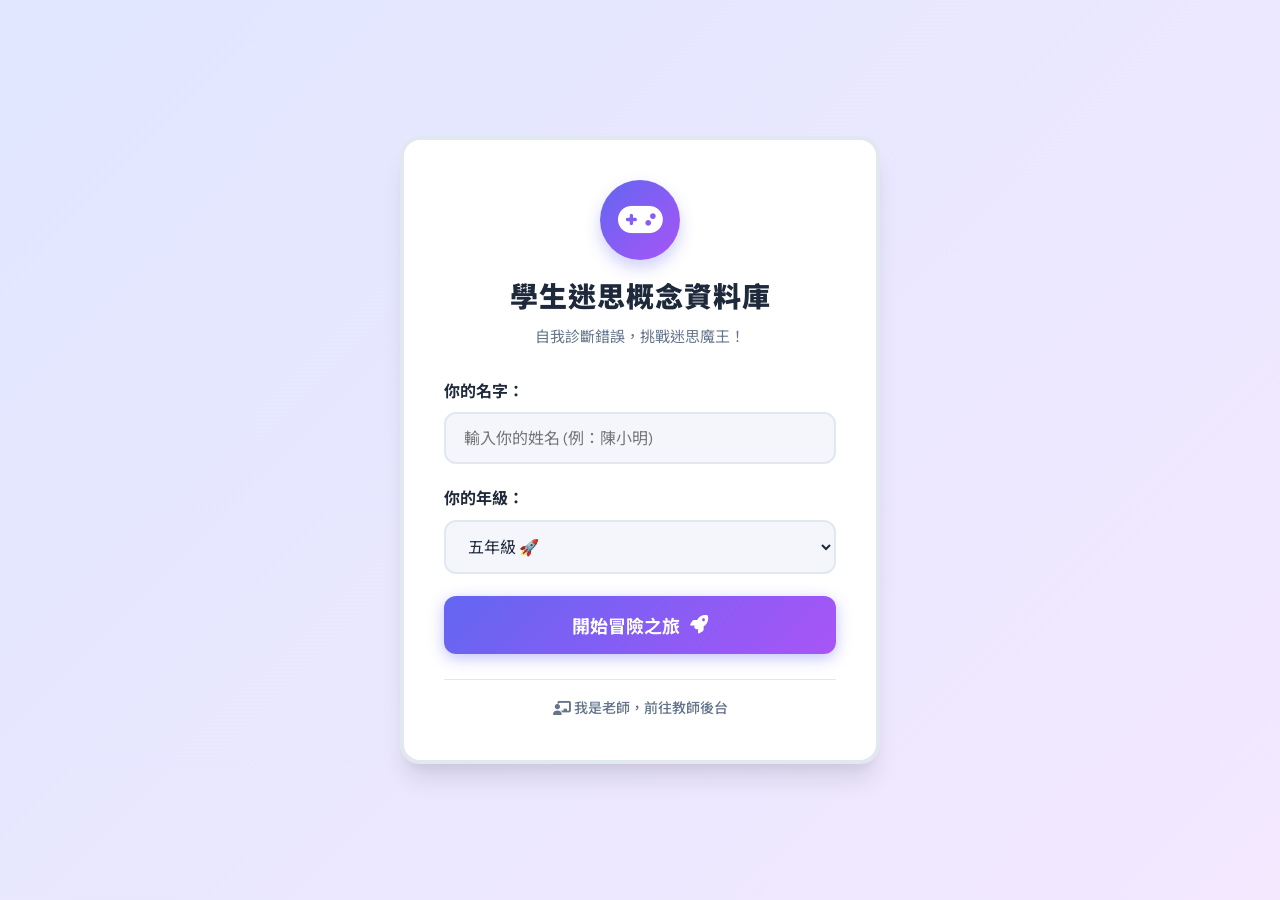
==== student.html @ 1e5485e3 "Initial commit of math misconception database" ====
<!DOCTYPE html>
<html lang="zh-Hant" data-theme="light">
<head>
    <meta charset="UTF-8">
    <meta name="viewport" content="width=device-width, initial-scale=1.0">
    <title>學生迷思概念資料庫 - 學生自主學習網頁</title>
    <!-- FontAwesome 圖標庫 -->
    <link rel="stylesheet" href="https://cdnjs.cloudflare.com/ajax/libs/font-awesome/6.4.0/css/all.min.css">
    <!-- Google Fonts Outfit & Noto Sans TC -->
    <link href="https://fonts.googleapis.com/css2?family=Outfit:wght@400;600;800&family=Noto+Sans+TC:wght@400;500;700;900&display=swap" rel="stylesheet">
    <!-- 學生網頁專屬樣式表 -->
    <link rel="stylesheet" href="student.css">
</head>
<body>

    <!-- 1. 學生登入面版 (Welcome Screen) -->
    <div id="login-screen" class="login-screen">
        <div class="login-card">
            <div class="login-brand">
                <div class="brand-icon">
                    <i class="fa-solid fa-gamepad"></i>
                </div>
                <h2>學生迷思概念資料庫</h2>
                <p>自我診斷錯誤，挑戰迷思魔王！</p>
            </div>
            
            <div class="form-group">
                <label for="student-name">你的名字：</label>
                <input type="text" id="student-name" class="form-control" placeholder="輸入你的姓名 (例：陳小明)" required>
            </div>
            
            <div class="form-group">
                <label for="student-grade">你的年級：</label>
                <select id="student-grade" class="form-control">
                    <option value="1">一年級 🍎</option>
                    <option value="2">二年級 🍌</option>
                    <option value="3">三年級 🍇</option>
                    <option value="4">四年級 🍉</option>
                    <option value="5" selected>五年級 🚀</option>
                    <option value="6">六年級 🌟</option>
                </select>
            </div>
            
            <button class="btn btn-login" onclick="loginStudent()">
                開始冒險之旅 <i class="fa-solid fa-rocket"></i>
            </button>
            
            <div class="login-footer">
                <a href="index.html" class="teacher-link"><i class="fa-solid fa-chalkboard-user"></i> 我是老師，前往教師後台</a>
            </div>
        </div>
    </div>

    <!-- 2. 學生主介面 (Student Portal App) -->
    <div id="app-container" class="app-container" style="display: none;">
        <!-- 頂部導覽列 -->
        <header class="app-header">
            <div class="header-left">
                <div class="app-logo">
                    <i class="fa-solid fa-graduation-cap"></i>
                    <span>學生迷思概念資料庫</span>
                </div>
            </div>
            <div class="header-right">
                <div class="user-badge">
                    <span class="user-avatar" id="user-avatar-char">明</span>
                    <span class="user-info" id="user-welcome-text">陳小明 (五年級)</span>
                </div>
                <button class="btn-logout" onclick="logoutStudent()" title="登出">
                    <i class="fa-solid fa-right-from-bracket"></i>
                </button>
            </div>
        </header>

        <div class="main-layout">
            <!-- 側邊選單 -->
            <aside class="sidebar">
                <nav class="nav-menu">
                    <div class="nav-item active" id="nav-diag" onclick="switchView('diag')">
                        <i class="fa-solid fa-magnifying-glass-chart"></i>
                        <span>🔬 智能自我診斷</span>
                    </div>
                    <div class="nav-item" id="nav-mistakes" onclick="switchView('mistakes')">
                        <i class="fa-solid fa-book-open"></i>
                        <span>📚 我的學習錯題本</span>
                        <span class="badge-count" id="mistake-count-badge">0</span>
                    </div>
                    <div class="nav-item" id="nav-challenge" onclick="switchView('challenge')">
                        <i class="fa-solid fa-trophy"></i>
                        <span>🎯 迷思挑戰擂台</span>
                    </div>
                </nav>
                
                <div class="sidebar-footer">
                    <div class="system-status-info">
                        <span class="status-dot" id="db-status-dot"></span>
                        <span id="db-status-text" class="status-text">連線載入中...</span>
                    </div>
                    <a href="index.html" class="back-to-teacher"><i class="fa-solid fa-arrow-left"></i> 回教師後台</a>
                </div>
            </aside>

            <!-- 主內容展示區 -->
            <main class="content-panel">

                <!-- 溫馨提示：未設定 API Key / 引擎選擇 -->
                <div id="api-warning-banner" class="api-warning-banner" style="display: none;">
                    <div class="warning-icon"><i class="fa-solid fa-triangle-exclamation"></i></div>
                    <div class="warning-text" style="flex-grow: 1;">
                        <strong>提醒：</strong> 本機尚未設定 Google Gemini API Key。您可以在此貼入金鑰，或切換至免金鑰的本地 AI 引擎：
                    </div>
                    <div class="quick-api-input" style="gap: 8px; flex-wrap: wrap;">
                        <input type="password" id="banner-api-key" placeholder="貼上 Gemini API Key" style="max-width: 180px;">
                        <button onclick="saveQuickApiKey()">儲存金鑰</button>
                        <button onclick="switchToLocalEngine('local-simulation')" style="background-color: var(--success); color: white;">使用本地模擬 AI (免金鑰)</button>
                        <button onclick="switchToLocalEngine('local-ollama')" style="background-color: var(--secondary); color: white;">使用本地 Ollama</button>
                    </div>
                </div>

                <!-- 視圖一：智能自我診斷 (Self-Diagnosis) -->
                <section id="view-diag" class="view-section active">
                    <div class="section-header">
                        <h2>🔬 智能自我診斷</h2>
                        <p>把你不確定的題目或算式寫在紙上並拍下來，讓 AI 老師幫你看看哪裡有小迷思吧！</p>
                    </div>

                    <div class="diag-grid">
                        <!-- 左側：輸入表單 -->
                        <div class="card card-form">
                            <h3 class="card-title"><i class="fa-solid fa-pen-to-square"></i> 填寫你的題目與算式</h3>
                            
                            <div class="form-group">
                                <label for="diag-question">數學題目：<span style="font-weight: normal; font-size: 13px; color: var(--text-muted);">（如果照片裡已經有題目，這裡可以不填喔！）</span></label>
                                <textarea id="diag-question" class="form-control" rows="2" placeholder="請輸入你正在寫的題目（若上傳的照片中已經同時包含題目與算式，此處可留空不填！）"></textarea>
                            </div>

                            <div class="form-group">
                                <label>計算過程照片上傳 (支援手寫算式)：</label>
                                <div class="upload-area" id="image-upload-zone" onclick="triggerFileInput()">
                                    <div class="upload-icon">
                                        <i class="fa-solid fa-cloud-arrow-up"></i>
                                    </div>
                                    <p class="upload-main-text">點擊這裡選擇照片，或直接拍照上傳</p>
                                    <p class="upload-sub-text">請拍得清晰一點喔，檔案小於 5MB</p>
                                    <input type="file" id="diag-image-file" style="display: none;" accept="image/*" onchange="handleFileSelect(event)">
                                </div>
                                <div class="preview-container" id="image-preview-container" style="display: none;">
                                    <img src="" id="image-preview" alt="上傳的圖片預覽">
                                    <button class="btn-remove-preview" onclick="removeImagePreview()"><i class="fa-solid fa-trash-can"></i> 刪除照片</button>
                                </div>
                            </div>

                            <div class="form-group">
                                <label for="diag-calculation-text">計算過程文字 (若沒照片可以寫在這裡)：</label>
                                <textarea id="diag-calculation-text" class="form-control" rows="2" placeholder="請輸入你解題時寫的算式 (例：1/2 + 1/3 = 2/5)"></textarea>
                            </div>

                            <button class="btn btn-action-large" onclick="runStudentDiagnosis()">
                                <i class="fa-solid fa-magic"></i> 送出診斷，呼叫 AI 老師
                            </button>
                        </div>

                        <!-- 右側：診斷結果 -->
                        <div class="card card-result" id="diag-result-card">
                            <!-- 空白狀態 -->
                            <div class="placeholder-state" id="diag-empty">
                                <i class="fa-regular fa-face-smile"></i>
                                <h3>準備好開始了嗎？</h3>
                                <p>在左邊填入資料並點擊「送出診斷」，AI 老師會在這裡為你解密你的算式喔！</p>
                            </div>

                            <!-- 載入中狀態 -->
                            <div class="placeholder-state" id="diag-loading" style="display: none;">
                                <div class="spinner"></div>
                                <h3 id="diag-loading-title">AI 老師正在讀取你的算式...</h3>
                                <p id="diag-loading-desc">正比對課綱中...</p>
                            </div>

                            <!-- 結果展示 -->
                            <div class="student-report" id="diag-result-content" style="display: none;">
                                <div class="report-header">
                                    <div id="result-status-badge">
                                        <span class="badge badge-error"><i class="fa-solid fa-face-frown"></i> 加油！發現小迷思</span>
                                    </div>
                                    <h3 id="result-title">陳小明 的數學診斷小卡</h3>
                                    <p id="result-date">日期：2026/06/13</p>
                                </div>

                                <div class="report-block info-block">
                                    <div class="block-title"><i class="fa-solid fa-compass"></i> 對應學習內容</div>
                                    <p id="result-curriculum-title" class="curriculum-code">N-5-4 異分母分數加減</p>
                                </div>

                                <div class="report-block mistake-block">
                                    <div class="block-title"><i class="fa-solid fa-skull-crossbones"></i> 你的小迷思樣態</div>
                                    <h4 id="result-error-name">分子分母直接相加</h4>
                                    <p id="result-error-desc">在進行分數加減時，直接將分子加分子、分母加分母，忘記了必須先通分才能相加。</p>
                                </div>

                                <div class="report-block steps-block">
                                    <div class="block-title"><i class="fa-solid fa-list-check"></i> 算式步驟診斷歷程</div>
                                    <div class="steps-timeline" id="result-steps-timeline">
                                        <!-- JS 動態插入 -->
                                    </div>
                                </div>

                                <div class="report-block teacher-block">
                                    <div class="block-title"><i class="fa-solid fa-face-laugh-beam"></i> AI 老師的解題提示</div>
                                    <div class="teacher-feedback-box" id="result-remediation">
                                        親愛的同學，當分母不同的時候代表把東西分的大小是不一樣的喔！所以不能直接相加。請記得先找出兩個分母的最小公倍數（通分），將他們化成一樣大的切片，才能把分子加起來喔！再試一次，你一定可以的！
                                    </div>
                                </div>
                            </div>
                        </div>
                    </div>
                </section>

                <!-- 視圖二：我的學習錯題本 (Mistake Book) -->
                <section id="view-mistakes" class="view-section">
                    <div class="section-header">
                        <h2>📚 我的學習錯題本</h2>
                        <p>這裏記錄了你以前寫錯過的題目。隨時點開查看當時的錯誤原因，並嘗試重新挑戰它們，把迷思都終結掉吧！</p>
                    </div>

                    <div class="mistake-list-container">
                        <div class="card">
                            <div class="filter-row">
                                <span class="filter-label"><i class="fa-solid fa-filter"></i> 篩選科目：</span>
                                <div class="filter-badges">
                                    <button class="filter-badge active" data-domain="" onclick="filterMistakesByDomain('')">全部範疇</button>
                                    <button class="filter-badge" data-domain="N" onclick="filterMistakesByDomain('N')">數與量</button>
                                    <button class="filter-badge" data-domain="S" onclick="filterMistakesByDomain('S')">空間與形狀</button>
                                    <button class="filter-badge" data-domain="R" onclick="filterMistakesByDomain('R')">關係</button>
                                    <button class="filter-badge" data-domain="D" onclick="filterMistakesByDomain('D')">資料與不確定性</button>
                                </div>
                            </div>

                            <div class="mistakes-grid" id="mistakes-grid-container">
                                <!-- 動態載入錯題卡片 -->
                            </div>
                        </div>
                    </div>
                </section>

                <!-- 視圖三：迷思挑戰擂台 (AI Practice Arena) -->
                <section id="view-challenge" class="view-section">
                    <div class="section-header">
                        <h2>🎯 迷思挑戰擂台</h2>
                        <p>針對你曾犯錯的數學迷思，讓 AI 老師幫你量身打造練習題。通過挑戰即可終結此迷思！</p>
                    </div>

                    <div class="challenge-container">
                        <!-- 擂台主畫面 (選擇挑戰項目) -->
                        <div id="challenge-select-mode" class="challenge-select-mode">
                            <div class="card">
                                <h3 class="arena-title"><i class="fa-solid fa-gamepad"></i> 選擇你要終結的迷思怪物</h3>
                                <p class="arena-desc">以下是根據你的學習歷程整理的待克服迷思：</p>
                                
                                <div class="challenge-list" id="personal-challenge-list">
                                    <!-- 動態加載錯題迷思 -->
                                </div>

                                <div class="curriculum-challenge-section">
                                    <h4>🌱 自主技能演練 (依課綱自主挑戰)</h4>
                                    <p class="arena-desc" style="margin-bottom: 15px;">如果你沒有歷史錯題，或想練習其他單元，可以從下方選擇課綱指標來讓 AI 出題：</p>
                                    <div class="curriculum-select-row">
                                        <select id="challenge-node-select" class="form-control" style="max-width: 400px;">
                                            <!-- 動態填入該年級的指標 -->
                                        </select>
                                        <button class="btn btn-action" onclick="startCurriculumChallenge()">
                                            開始自主挑戰
                                        </button>
                                    </div>
                                </div>
                            </div>
                        </div>

                        <!-- 進行挑戰畫面 -->
                        <div id="challenge-play-mode" class="challenge-play-mode" style="display: none;">
                            <div class="challenge-grid">
                                <!-- 左側：題目與答題區 -->
                                <div class="card">
                                    <div class="challenge-header">
                                        <button class="btn-back" onclick="exitChallenge()"><i class="fa-solid fa-arrow-left"></i> 放棄挑戰</button>
                                        <span class="badge badge-warning" id="challenge-node-badge">指標：N-5-4</span>
                                    </div>

                                    <div class="challenge-box">
                                        <div class="monster-illustration">
                                            <i class="fa-solid fa-ghost fa-bounce"></i>
                                            <span class="monster-name" id="challenge-error-title">迷思怪：分母相加</span>
                                        </div>
                                        <div class="question-text-bubble">
                                            <div style="font-weight: bold; font-size: 13px; color: var(--text-muted); margin-bottom: 4px;">挑戰題目：</div>
                                            <p id="challenge-question-text" class="question-text">載入題目中...</p>
                                        </div>
                                    </div>

                                    <!-- 提示按鈕 -->
                                    <div class="hint-accordion">
                                        <button class="hint-trigger" onclick="toggleHint()"><i class="fa-solid fa-circle-info"></i> 點我獲取解題提示 (Hint)</button>
                                        <div class="hint-content" id="challenge-hint-text" style="display: none;">
                                            這是一條提示...
                                        </div>
                                    </div>

                                    <div class="form-group" style="margin-top: 25px;">
                                        <label for="challenge-answer-input">你的最後答案與計算步驟：</label>
                                        <textarea id="challenge-answer-input" class="form-control" rows="4" placeholder="請在此輸入你的最終答案以及解題想法或計算步驟 (例：我把分母通分成 6，1/2 = 3/6，1/3 = 2/6，3/6 + 2/6 = 5/6)"></textarea>
                                    </div>

                                    <button class="btn btn-action-large" onclick="submitChallengeAnswer()">
                                        <i class="fa-solid fa-paper-plane"></i> 提交答案，接受批改！
                                    </button>
                                </div>

                                <!-- 右側：批改結果 -->
                                <div class="card" id="challenge-grading-card">
                                    <div class="placeholder-state" id="grading-empty">
                                        <i class="fa-solid fa-graduation-cap"></i>
                                        <h3>等待提交作答</h3>
                                        <p>請在左側認真思考並填寫你的答案，提交後 AI 老師會在這裡給予你星星評級喔！</p>
                                    </div>

                                    <!-- 批改載入中 -->
                                    <div class="placeholder-state" id="grading-loading" style="display: none;">
                                        <div class="spinner"></div>
                                        <h3>AI 老師正在仔細查閱你的算式...</h3>
                                        <p>正在檢查你是否已完全克服原本的迷思概念...</p>
                                    </div>

                                    <!-- 批改結果 -->
                                    <div class="grading-result" id="grading-result-content" style="display: none;">
                                        <div class="grading-status-header">
                                            <div class="star-rating" id="grading-stars">
                                                <!-- 星星圖標 -->
                                            </div>
                                            <h3 id="grading-verdict">挑戰成功！恭喜你</h3>
                                            <div class="grading-score-badge" id="grading-score">90分</div>
                                        </div>

                                        <div class="report-block feedback-block">
                                            <div class="block-title"><i class="fa-solid fa-comment-dots"></i> AI 老師的批改與回饋</div>
                                            <div class="teacher-feedback-box" id="grading-feedback">
                                                回饋文字...
                                            </div>
                                        </div>

                                        <div style="display: flex; gap: 12px; margin-top: 30px;">
                                            <button class="btn btn-primary" style="flex-grow: 1;" onclick="exitChallenge()">
                                                <i class="fa-solid fa-rotate-left"></i> 回挑戰列表，挑戰下一關
                                            </button>
                                        </div>
                                    </div>
                                </div>
                            </div>
                        </div>
                    </div>
                </section>

            </main>
        </div>
    </div>

    <!-- 彈出式錯題卡詳情抽屜面板 (Drawer) -->
    <div class="drawer-overlay" id="drawer-overlay" onclick="closeDrawer(event)">
        <div class="drawer-content" onclick="event.stopPropagation()">
            <div class="drawer-header">
                <h3 id="drawer-title">錯題詳細報告</h3>
                <button class="close-drawer-btn" onclick="toggleDrawer(false)">
                    <i class="fa-solid fa-xmark"></i>
                </button>
            </div>
            <div class="drawer-body" id="drawer-body-content">
                <!-- 由 JS 動態渲染內容 -->
            </div>
            <div class="drawer-footer">
                <button class="btn btn-secondary" onclick="toggleDrawer(false)">
                    關閉視窗
                </button>
                <button class="btn btn-action" id="drawer-btn-challenge" onclick="startChallengeFromDrawer()">
                    <i class="fa-solid fa-rocket"></i> 馬上發起挑戰
                </button>
            </div>
        </div>
    </div>

    <!-- 吐司通知容器 -->
    <div class="toast-container" id="toast-container"></div>

    <!-- 載入 Supabase JS SDK -->
    <script src="https://cdn.jsdelivr.net/npm/@supabase/supabase-js@2"></script>
    
    <!-- 學生網頁邏輯 -->
    <script src="data.js"></script>
    <script src="db.js"></script>
    <script src="student.js"></script>
</body>
</html>
---- student.css ----
:root {
    --primary: #6366f1;
    --primary-light: #818cf8;
    --primary-dark: #4f46e5;
    --primary-bg: rgba(99, 102, 241, 0.06);
    
    --secondary: #a855f7;
    --secondary-light: #c084fc;
    --secondary-dark: #9333ea;
    --secondary-bg: rgba(168, 85, 247, 0.06);
    
    --warning: #f59e0b;
    --warning-light: #fbbf24;
    --warning-bg: rgba(245, 158, 11, 0.08);
    
    --danger: #ef4444;
    --danger-light: #f87171;
    --danger-bg: rgba(239, 68, 68, 0.06);
    
    --success: #10b981;
    --success-light: #34d399;
    --success-bg: rgba(16, 185, 129, 0.08);
    
    --bg-app: #f4f6fc;
    --bg-card: #ffffff;
    --text-main: #1e293b;
    --text-muted: #64748b;
    --border-color: #e2e8f0;
    
    --shadow-sm: 0 4px 6px -1px rgba(0, 0, 0, 0.05), 0 2px 4px -1px rgba(0, 0, 0, 0.03);
    --shadow-md: 0 10px 15px -3px rgba(99, 102, 241, 0.08), 0 4px 6px -2px rgba(99, 102, 241, 0.03);
    --shadow-3d: 0 8px 0px 0px #cbd5e1, 0 15px 20px -5px rgba(0,0,0,0.1);
    --shadow-3d-active: 0 2px 0px 0px #cbd5e1, 0 5px 10px -2px rgba(0,0,0,0.1);
    
    --radius-sm: 12px;
    --radius-md: 20px;
    --radius-lg: 30px;
    
    --font-family: 'Outfit', 'Noto Sans TC', sans-serif;
}

[data-theme="dark"] {
    --bg-app: #0f172a;
    --bg-card: #1e293b;
    --text-main: #f1f5f9;
    --text-muted: #94a3b8;
    --border-color: #334155;
    
    --shadow-sm: 0 4px 6px -1px rgba(0, 0, 0, 0.2);
    --shadow-md: 0 10px 15px -3px rgba(0, 0, 0, 0.3);
    --shadow-3d: 0 8px 0px 0px #1e293b, 0 15px 20px -5px rgba(0,0,0,0.4);
    --shadow-3d-active: 0 2px 0px 0px #1e293b, 0 5px 10px -2px rgba(0,0,0,0.4);
}

* {
    margin: 0;
    padding: 0;
    box-sizing: border-box;
}

body {
    font-family: var(--font-family);
    background-color: var(--bg-app);
    color: var(--text-main);
    line-height: 1.6;
    overflow-x: hidden;
    transition: background-color 0.3s, color 0.3s;
}

/* ==========================================
   1. 歡迎與登入畫面 (Welcome Screen)
   ========================================== */
.login-screen {
    position: fixed;
    top: 0;
    left: 0;
    width: 100vw;
    height: 100vh;
    background: linear-gradient(135deg, #e0e7ff 0%, #f3e8ff 100%);
    display: flex;
    justify-content: center;
    align-items: center;
    z-index: 1000;
    padding: 20px;
    transition: opacity 0.5s ease;
}

[data-theme="dark"] .login-screen {
    background: linear-gradient(135deg, #0f172a 0%, #1e1b4b 100%);
}

.login-card {
    background-color: var(--bg-card);
    border-radius: var(--radius-md);
    width: 100%;
    max-width: 480px;
    padding: 40px;
    box-shadow: 0 20px 25px -5px rgba(0, 0, 0, 0.1), 0 10px 10px -5px rgba(0, 0, 0, 0.04);
    border: 4px solid var(--border-color);
    text-align: center;
    animation: bounceIn 0.8s cubic-bezier(0.175, 0.885, 0.32, 1.275);
}

.login-brand {
    margin-bottom: 30px;
}

.brand-icon {
    width: 80px;
    height: 80px;
    background: linear-gradient(135deg, var(--primary) 0%, var(--secondary) 100%);
    color: white;
    border-radius: 50%;
    display: flex;
    justify-content: center;
    align-items: center;
    font-size: 36px;
    margin: 0 auto 15px;
    box-shadow: 0 8px 16px rgba(99, 102, 241, 0.3);
}

.login-brand h2 {
    font-size: 28px;
    font-weight: 900;
    color: var(--text-main);
    letter-spacing: 1px;
}

.login-brand p {
    color: var(--text-muted);
    font-size: 15px;
    margin-top: 5px;
}

.form-group {
    margin-bottom: 22px;
    text-align: left;
}

.form-group label {
    display: block;
    font-size: 16px;
    font-weight: 700;
    margin-bottom: 8px;
    color: var(--text-main);
}

.form-control {
    width: 100%;
    padding: 14px 18px;
    font-size: 16px;
    font-family: var(--font-family);
    color: var(--text-main);
    background-color: var(--bg-app);
    border: 2px solid var(--border-color);
    border-radius: var(--radius-sm);
    outline: none;
    transition: all 0.25s;
}

.form-control:focus {
    border-color: var(--primary);
    background-color: var(--bg-card);
    box-shadow: 0 0 0 4px rgba(99, 102, 241, 0.1);
}

.btn {
    display: inline-flex;
    align-items: center;
    justify-content: center;
    gap: 10px;
    font-family: var(--font-family);
    font-weight: 700;
    font-size: 16px;
    padding: 12px 24px;
    border: none;
    border-radius: var(--radius-sm);
    cursor: pointer;
    transition: all 0.2s cubic-bezier(0.25, 0.8, 0.25, 1);
    outline: none;
    text-decoration: none;
}

.btn-login {
    width: 100%;
    background: linear-gradient(135deg, var(--primary) 0%, var(--secondary) 100%);
    color: white;
    padding: 16px;
    font-size: 18px;
    border-radius: var(--radius-sm);
    box-shadow: 0 4px 15px rgba(99, 102, 241, 0.4);
}

.btn-login:hover {
    transform: translateY(-2px);
    box-shadow: 0 6px 20px rgba(99, 102, 241, 0.5);
}

.btn-login:active {
    transform: translateY(1px);
}

.login-footer {
    margin-top: 25px;
    padding-top: 15px;
    border-top: 1px solid var(--border-color);
}

.teacher-link {
    color: var(--text-muted);
    font-size: 14px;
    text-decoration: none;
    font-weight: 500;
    transition: color 0.2s;
}

.teacher-link:hover {
    color: var(--primary);
}

/* ==========================================
   2. 主應用程式版面 (App Container Layout)
   ========================================== */
.app-container {
    display: flex;
    flex-direction: column;
    min-height: 100vh;
}

/* 頂部導覽列 */
.app-header {
    background-color: var(--bg-card);
    padding: 15px 30px;
    border-bottom: 2px solid var(--border-color);
    display: flex;
    justify-content: space-between;
    align-items: center;
    position: sticky;
    top: 0;
    z-index: 90;
    box-shadow: var(--shadow-sm);
}

.app-logo {
    display: flex;
    align-items: center;
    gap: 12px;
}

.app-logo i {
    font-size: 28px;
    color: var(--primary);
    background-color: var(--primary-bg);
    padding: 8px;
    border-radius: 50%;
}

.app-logo span {
    font-size: 20px;
    font-weight: 900;
    letter-spacing: 0.5px;
    background: linear-gradient(135deg, var(--primary) 0%, var(--secondary) 100%);
    -webkit-background-clip: text;
    -webkit-text-fill-color: transparent;
}

.header-right {
    display: flex;
    align-items: center;
    gap: 15px;
}

.user-badge {
    background-color: var(--bg-app);
    padding: 6px 14px 6px 6px;
    border-radius: 100px;
    display: flex;
    align-items: center;
    gap: 10px;
    border: 1px solid var(--border-color);
}

.user-avatar {
    width: 32px;
    height: 32px;
    border-radius: 50%;
    background-color: var(--primary);
    color: white;
    display: flex;
    justify-content: center;
    align-items: center;
    font-weight: bold;
    font-size: 14px;
}

.user-info {
    font-weight: 700;
    font-size: 14px;
    color: var(--text-main);
}

.btn-logout {
    background: none;
    border: none;
    font-size: 18px;
    color: var(--text-muted);
    cursor: pointer;
    padding: 8px;
    border-radius: 50%;
    transition: background-color 0.2s, color 0.2s;
}

.btn-logout:hover {
    background-color: var(--danger-bg);
    color: var(--danger);
}

/* 主版面架構 */
.main-layout {
    display: flex;
    flex: 1;
}

.sidebar {
    width: 280px;
    background-color: var(--bg-card);
    border-right: 2px solid var(--border-color);
    padding: 30px 20px;
    display: flex;
    flex-direction: column;
    justify-content: space-between;
}

.nav-menu {
    display: flex;
    flex-direction: column;
    gap: 12px;
}

.nav-item {
    padding: 16px 20px;
    border-radius: var(--radius-sm);
    color: var(--text-muted);
    font-weight: 700;
    font-size: 16px;
    cursor: pointer;
    display: flex;
    align-items: center;
    gap: 12px;
    position: relative;
    transition: all 0.2s;
}

.nav-item i {
    font-size: 18px;
}

.nav-item:hover {
    color: var(--primary);
    background-color: var(--primary-bg);
}

.nav-item.active {
    color: white;
    background: linear-gradient(135deg, var(--primary) 0%, var(--secondary) 100%);
    box-shadow: 0 4px 12px rgba(99, 102, 241, 0.2);
}

.badge-count {
    position: absolute;
    right: 15px;
    top: 50%;
    transform: translateY(-50%);
    background-color: var(--danger);
    color: white;
    font-size: 11px;
    font-weight: bold;
    padding: 2px 8px;
    border-radius: 50px;
}

.nav-item.active .badge-count {
    background-color: white;
    color: var(--danger);
}

.sidebar-footer {
    display: flex;
    flex-direction: column;
    gap: 15px;
    padding-top: 20px;
    border-top: 1px solid var(--border-color);
}

.system-status-info {
    display: flex;
    align-items: center;
    gap: 8px;
}

.status-dot {
    width: 10px;
    height: 10px;
    border-radius: 50%;
    background-color: var(--text-muted);
}

.status-dot.online {
    background-color: var(--success);
    box-shadow: 0 0 8px var(--success);
}

.status-text {
    font-size: 12px;
    font-weight: 500;
    color: var(--text-muted);
}

.back-to-teacher {
    font-size: 13px;
    font-weight: 700;
    color: var(--primary);
    text-decoration: none;
    transition: opacity 0.2s;
}

.back-to-teacher:hover {
    opacity: 0.8;
}

/* 主要內容區 */
.content-panel {
    flex: 1;
    padding: 30px;
    overflow-y: auto;
    max-height: calc(100vh - 70px);
}

.view-section {
    display: none;
}

.view-section.active {
    display: block;
    animation: fadeIn 0.4s ease-out;
}

.section-header {
    margin-bottom: 25px;
}

.section-header h2 {
    font-size: 26px;
    font-weight: 900;
    color: var(--text-main);
}

.section-header p {
    color: var(--text-muted);
    font-size: 15px;
    margin-top: 4px;
}

/* ==========================================
   3. 通用元件與卡片設計
   ========================================== */
.card {
    background-color: var(--bg-card);
    border-radius: var(--radius-md);
    border: 2px solid var(--border-color);
    box-shadow: var(--shadow-sm);
    padding: 30px;
    margin-bottom: 25px;
}

.card-title {
    font-size: 20px;
    font-weight: 800;
    margin-bottom: 20px;
    color: var(--text-main);
    display: flex;
    align-items: center;
    gap: 8px;
}

/* 自適應網格 */
.diag-grid {
    display: grid;
    grid-template-columns: 1.1fr 0.9fr;
    gap: 25px;
    align-items: start;
}

/* 3D 特效與操作按鈕 */
.btn-action-large {
    background: linear-gradient(135deg, var(--primary) 0%, var(--secondary) 100%);
    color: white;
    width: 100%;
    padding: 16px;
    font-size: 18px;
    border-radius: var(--radius-sm);
    box-shadow: var(--shadow-3d);
    transform: translateY(-2px);
}

.btn-action-large:hover {
    transform: translateY(-4px);
    box-shadow: 0 10px 0px 0px #cbd5e1, 0 15px 25px -5px rgba(0,0,0,0.15);
}

.btn-action-large:active {
    transform: translateY(4px);
    box-shadow: var(--shadow-3d-active);
}

.btn-action {
    background-color: var(--primary);
    color: white;
    padding: 10px 20px;
    border-radius: var(--radius-sm);
    box-shadow: 0 4px 6px rgba(99, 102, 241, 0.2);
}

.btn-action:hover {
    background-color: var(--primary-dark);
}

/* 上傳區 */
.upload-area {
    border: 3px dashed var(--border-color);
    border-radius: var(--radius-sm);
    padding: 40px 20px;
    text-align: center;
    cursor: pointer;
    background-color: var(--bg-app);
    transition: all 0.25s;
}

.upload-area:hover {
    border-color: var(--primary);
    background-color: var(--primary-bg);
}

.upload-icon {
    font-size: 44px;
    color: var(--primary);
    margin-bottom: 12px;
}

.upload-main-text {
    font-size: 16px;
    font-weight: 700;
    color: var(--text-main);
}

.upload-sub-text {
    font-size: 12px;
    color: var(--text-muted);
    margin-top: 5px;
}

.preview-container {
    position: relative;
    border: 2px solid var(--border-color);
    border-radius: var(--radius-sm);
    padding: 10px;
    text-align: center;
    margin-top: 15px;
}

.preview-container img {
    max-height: 250px;
    max-width: 100%;
    border-radius: 8px;
}

.btn-remove-preview {
    background-color: var(--danger);
    color: white;
    border: none;
    border-radius: var(--radius-sm);
    padding: 6px 12px;
    font-size: 13px;
    font-weight: bold;
    cursor: pointer;
    margin-top: 10px;
    transition: background-color 0.2s;
}

.btn-remove-preview:hover {
    background-color: var(--danger-light);
}

/* ==========================================
   4. AI 診斷結果小卡
   ========================================== */
.card-result {
    min-height: 500px;
    position: relative;
}

.placeholder-state {
    display: flex;
    flex-direction: column;
    align-items: center;
    justify-content: center;
    text-align: center;
    height: 100%;
    min-height: 400px;
    color: var(--text-muted);
}

.placeholder-state i {
    font-size: 64px;
    color: var(--primary-light);
    margin-bottom: 20px;
}

.placeholder-state h3 {
    font-size: 20px;
    font-weight: 800;
    color: var(--text-main);
    margin-bottom: 8px;
}

.placeholder-state p {
    font-size: 14px;
    max-width: 300px;
}

/* 載入中 Spinner */
.spinner {
    width: 60px;
    height: 60px;
    border: 6px solid var(--border-color);
    border-top: 6px solid var(--primary);
    border-radius: 50%;
    animation: spin 1s linear infinite;
    margin-bottom: 25px;
}

@keyframes spin {
    0% { transform: rotate(0deg); }
    100% { transform: rotate(360deg); }
}

/* 診斷小卡內容 */
.student-report {
    animation: slideInUp 0.4s cubic-bezier(0.165, 0.84, 0.44, 1);
}

.report-header {
    border-bottom: 2px solid var(--border-color);
    padding-bottom: 20px;
    margin-bottom: 20px;
}

.report-header h3 {
    font-size: 22px;
    font-weight: 900;
    color: var(--text-main);
    margin-top: 8px;
}

.report-header p {
    font-size: 13px;
    color: var(--text-muted);
}

.badge {
    display: inline-flex;
    align-items: center;
    gap: 6px;
    padding: 6px 12px;
    border-radius: 50px;
    font-size: 13px;
    font-weight: 700;
}

.badge-error {
    background-color: var(--danger-bg);
    color: var(--danger);
    border: 1px solid rgba(239, 68, 68, 0.2);
}

.badge-success {
    background-color: var(--success-bg);
    color: var(--success);
    border: 1px solid rgba(16, 185, 129, 0.2);
}

.badge-warning {
    background-color: var(--warning-bg);
    color: var(--warning);
    border: 1px solid rgba(245, 158, 11, 0.2);
}

.report-block {
    margin-bottom: 22px;
}

.block-title {
    font-size: 14px;
    font-weight: 800;
    color: var(--primary);
    text-transform: uppercase;
    margin-bottom: 8px;
    letter-spacing: 0.5px;
    display: flex;
    align-items: center;
    gap: 6px;
}

.curriculum-code {
    font-size: 16px;
    font-weight: 700;
    color: var(--text-main);
}

.mistake-block h4 {
    font-size: 18px;
    font-weight: 800;
    color: var(--danger);
}

.mistake-block p {
    font-size: 14px;
    color: var(--text-muted);
    margin-top: 4px;
}

/* 計算過程時間軸 */
.steps-timeline {
    position: relative;
    padding-left: 20px;
    margin-top: 10px;
}

.steps-timeline::before {
    content: '';
    position: absolute;
    left: 4px;
    top: 5px;
    bottom: 5px;
    width: 2px;
    background-color: var(--border-color);
}

.timeline-item {
    position: relative;
    margin-bottom: 16px;
    padding-left: 10px;
}

.timeline-item::before {
    content: '';
    position: absolute;
    left: -20px;
    top: 8px;
    width: 10px;
    height: 10px;
    border-radius: 50%;
    background-color: var(--border-color);
}

.timeline-item.correct::before {
    background-color: var(--success);
    box-shadow: 0 0 6px var(--success);
}

.timeline-item.incorrect::before {
    background-color: var(--danger);
    box-shadow: 0 0 6px var(--danger);
}

.step-num {
    font-size: 11px;
    font-weight: bold;
    color: var(--text-muted);
}

.step-content {
    font-size: 14px;
    font-weight: 700;
}

.step-error {
    font-size: 12px;
    color: var(--danger);
    background-color: var(--danger-bg);
    padding: 6px 12px;
    border-radius: 6px;
    margin-top: 4px;
}

/* 提示回饋框 */
.teacher-feedback-box {
    background: linear-gradient(to right, var(--warning-bg), rgba(245,158,11,0.02));
    border-left: 4px solid var(--warning);
    padding: 16px;
    border-radius: 0 var(--radius-sm) var(--radius-sm) 0;
    font-size: 14px;
    line-height: 1.6;
    color: var(--text-main);
}

/* ==========================================
   5. 錯題本與過濾機制
   ========================================== */
.filter-row {
    display: flex;
    align-items: center;
    gap: 15px;
    border-bottom: 2px solid var(--border-color);
    padding-bottom: 20px;
    margin-bottom: 25px;
    flex-wrap: wrap;
}

.filter-label {
    font-weight: 800;
    font-size: 15px;
}

.filter-badges {
    display: flex;
    gap: 10px;
    flex-wrap: wrap;
}

.filter-badge {
    border: 2px solid var(--border-color);
    background: none;
    color: var(--text-muted);
    font-weight: bold;
    padding: 8px 16px;
    border-radius: 100px;
    cursor: pointer;
    transition: all 0.2s;
    font-size: 14px;
}

.filter-badge:hover {
    border-color: var(--primary-light);
    color: var(--primary);
}

.filter-badge.active {
    background-color: var(--primary);
    border-color: var(--primary);
    color: white;
}

/* 錯題本卡片網格 */
.mistakes-grid {
    display: grid;
    grid-template-columns: repeat(auto-fill, minmax(320px, 1fr));
    gap: 25px;
}

.mistake-card {
    border: 2px solid var(--border-color);
    border-radius: var(--radius-sm);
    padding: 20px;
    background-color: var(--bg-card);
    transition: all 0.25s cubic-bezier(0.165, 0.84, 0.44, 1);
    cursor: pointer;
    display: flex;
    flex-direction: column;
    justify-content: space-between;
    min-height: 220px;
}

.mistake-card:hover {
    transform: translateY(-5px);
    box-shadow: var(--shadow-md);
    border-color: var(--primary-light);
}

.mistake-card-header {
    display: flex;
    justify-content: space-between;
    align-items: flex-start;
    margin-bottom: 12px;
}

.mistake-date {
    font-size: 12px;
    color: var(--text-muted);
}

.mistake-question-summary {
    font-size: 15px;
    font-weight: bold;
    color: var(--text-main);
    display: -webkit-box;
    -webkit-line-clamp: 2;
    -webkit-box-orient: vertical;
    overflow: hidden;
    margin-bottom: 12px;
}

.mistake-tag {
    align-self: flex-start;
    font-size: 12px;
    font-weight: bold;
    color: var(--danger);
    background-color: var(--danger-bg);
    padding: 4px 10px;
    border-radius: 50px;
    margin-bottom: 15px;
}

.mistake-card-footer {
    display: flex;
    justify-content: space-between;
    align-items: center;
    border-top: 1px solid var(--border-color);
    padding-top: 12px;
    margin-top: auto;
}

.btn-card-action {
    font-size: 13px;
    font-weight: bold;
    color: var(--primary);
    background: none;
    border: none;
    cursor: pointer;
    display: inline-flex;
    align-items: center;
    gap: 4px;
}

.btn-card-action:hover {
    text-decoration: underline;
}

/* ==========================================
   6. 迷思挑戰擂台 (AI Challenge Arena)
   ========================================== */
.challenge-list {
    display: grid;
    grid-template-columns: repeat(auto-fill, minmax(280px, 1fr));
    gap: 20px;
    margin-bottom: 35px;
}

.challenge-item-card {
    border: 2px solid var(--border-color);
    border-radius: var(--radius-sm);
    padding: 22px;
    background-color: var(--bg-card);
    transition: all 0.2s;
    display: flex;
    flex-direction: column;
    justify-content: space-between;
    min-height: 180px;
}

.challenge-item-card:hover {
    border-color: var(--warning);
    background-color: var(--warning-bg);
}

.challenge-item-title {
    font-size: 16px;
    font-weight: 800;
    color: var(--text-main);
}

.challenge-item-desc {
    font-size: 12px;
    color: var(--text-muted);
    margin-top: 6px;
    display: -webkit-box;
    -webkit-line-clamp: 2;
    -webkit-box-orient: vertical;
    overflow: hidden;
}

.btn-start-challenge {
    background-color: var(--warning);
    color: white;
    width: 100%;
    margin-top: 15px;
    font-weight: bold;
    border-radius: var(--radius-sm);
    padding: 10px 0;
    box-shadow: 0 4px 6px rgba(245, 158, 11, 0.2);
}

.btn-start-challenge:hover {
    background-color: #d97706;
}

.curriculum-challenge-section {
    border-top: 2px dashed var(--border-color);
    padding-top: 25px;
    margin-top: 25px;
}

.curriculum-select-row {
    display: flex;
    gap: 15px;
    align-items: center;
    margin-top: 10px;
    flex-wrap: wrap;
}

/* 遊戲答題界面 */
.challenge-grid {
    display: grid;
    grid-template-columns: 1.1fr 0.9fr;
    gap: 25px;
    align-items: start;
}

.challenge-header {
    display: flex;
    justify-content: space-between;
    align-items: center;
    border-bottom: 2px solid var(--border-color);
    padding-bottom: 15px;
    margin-bottom: 20px;
}

.btn-back {
    background: none;
    border: none;
    font-weight: bold;
    color: var(--text-muted);
    cursor: pointer;
    font-size: 14px;
}

.btn-back:hover {
    color: var(--text-main);
}

.challenge-box {
    display: flex;
    flex-direction: column;
    gap: 15px;
    margin-bottom: 20px;
}

.monster-illustration {
    display: flex;
    align-items: center;
    gap: 15px;
    background-color: var(--danger-bg);
    border: 1px solid rgba(239, 68, 68, 0.1);
    padding: 15px;
    border-radius: var(--radius-sm);
}

.monster-illustration i {
    font-size: 32px;
    color: var(--danger);
}

.monster-name {
    font-weight: 800;
    font-size: 16px;
    color: var(--danger);
}

.question-text-bubble {
    background-color: var(--primary-bg);
    border: 2px solid var(--primary-light);
    border-radius: var(--radius-sm);
    padding: 20px;
    position: relative;
}

.question-text {
    font-size: 18px;
    font-weight: 800;
    line-height: 1.6;
    color: var(--text-main);
}

/* 提示折疊 */
.hint-accordion {
    border: 1px solid var(--border-color);
    border-radius: var(--radius-sm);
    overflow: hidden;
    margin-bottom: 20px;
}

.hint-trigger {
    background-color: var(--bg-app);
    border: none;
    width: 100%;
    padding: 12px 18px;
    text-align: left;
    font-weight: bold;
    cursor: pointer;
    font-size: 14px;
    color: var(--text-muted);
    display: flex;
    align-items: center;
    gap: 8px;
    transition: background-color 0.2s;
}

.hint-trigger:hover {
    background-color: var(--border-color);
}

.hint-content {
    padding: 15px 18px;
    font-size: 14px;
    line-height: 1.5;
    background-color: var(--bg-card);
    border-top: 1px solid var(--border-color);
    color: var(--text-muted);
}

/* 挑戰批改結果 */
.grading-result {
    text-align: center;
    animation: bounceIn 0.8s ease;
}

.grading-status-header {
    margin-bottom: 25px;
}

.star-rating {
    font-size: 36px;
    color: var(--warning);
    margin-bottom: 10px;
    letter-spacing: 5px;
}

.star-rating i {
    animation: pulse 1s ease infinite alternate;
}

@keyframes pulse {
    0% { transform: scale(1); }
    100% { transform: scale(1.15); }
}

#grading-verdict {
    font-size: 22px;
    font-weight: 900;
}

.grading-score-badge {
    display: inline-block;
    background: linear-gradient(135deg, var(--success) 0%, var(--primary) 100%);
    color: white;
    font-size: 24px;
    font-weight: 900;
    padding: 10px 24px;
    border-radius: 50px;
    margin-top: 15px;
    box-shadow: 0 4px 10px rgba(16, 185, 129, 0.3);
}

/* ==========================================
   7. 彈出式詳情抽屜面板 (Drawer)
   ========================================== */
.drawer-overlay {
    position: fixed;
    top: 0;
    left: 0;
    width: 100vw;
    height: 100vh;
    background-color: rgba(15, 23, 42, 0.4);
    backdrop-filter: blur(4px);
    z-index: 1000;
    display: none;
    justify-content: flex-end;
}

.drawer-overlay.active {
    display: flex;
}

.drawer-content {
    width: 100%;
    max-width: 550px;
    background-color: var(--bg-card);
    height: 100%;
    box-shadow: -10px 0 30px rgba(0, 0, 0, 0.15);
    display: flex;
    flex-direction: column;
    animation: slideInRight 0.3s cubic-bezier(0.16, 1, 0.3, 1);
}

.drawer-header {
    padding: 24px 30px;
    border-bottom: 2px solid var(--border-color);
    display: flex;
    justify-content: space-between;
    align-items: center;
}

.drawer-title {
    font-size: 20px;
    font-weight: 900;
}

.close-drawer-btn {
    background: none;
    border: none;
    font-size: 22px;
    color: var(--text-muted);
    cursor: pointer;
    padding: 4px;
    border-radius: 50%;
}

.close-drawer-btn:hover {
    color: var(--text-main);
}

.drawer-body {
    padding: 30px;
    flex: 1;
    overflow-y: auto;
}

.drawer-footer {
    padding: 20px 30px;
    border-top: 2px solid var(--border-color);
    display: flex;
    justify-content: flex-end;
    gap: 15px;
    background-color: var(--bg-app);
}

/* ==========================================
   8. API Key 溫馨提示 Banner
   ========================================== */
.api-warning-banner {
    background: linear-gradient(to right, var(--danger-bg), rgba(239, 68, 68, 0.02));
    border: 2px solid var(--danger-light);
    border-radius: var(--radius-sm);
    padding: 16px 20px;
    display: flex;
    align-items: center;
    gap: 15px;
    margin-bottom: 25px;
    flex-wrap: wrap;
}

.warning-icon {
    font-size: 22px;
    color: var(--danger);
}

.warning-text {
    flex: 1;
    font-size: 14px;
}

.warning-text a {
    color: var(--primary);
    font-weight: bold;
    text-decoration: underline;
}

.quick-api-input {
    display: flex;
    gap: 8px;
}

.quick-api-input input {
    padding: 8px 12px;
    border-radius: 6px;
    border: 1px solid var(--border-color);
    font-size: 13px;
    outline: none;
    width: 150px;
}

.quick-api-input button {
    background-color: var(--primary);
    color: white;
    border: none;
    padding: 8px 14px;
    border-radius: 6px;
    font-weight: bold;
    cursor: pointer;
}

.quick-api-input button:hover {
    background-color: var(--primary-dark);
}

/* ==========================================
   9. 吐司通知
   ========================================== */
.toast-container {
    position: fixed;
    bottom: 30px;
    right: 30px;
    display: flex;
    flex-direction: column;
    gap: 10px;
    z-index: 2000;
}

.toast {
    background-color: var(--bg-card);
    border: 2px solid var(--border-color);
    border-radius: var(--radius-sm);
    padding: 16px 22px;
    box-shadow: 0 10px 15px -3px rgba(0, 0, 0, 0.05);
    display: flex;
    align-items: center;
    gap: 12px;
    font-weight: 700;
    min-width: 250px;
    animation: slideIn 0.3s cubic-bezier(0.175, 0.885, 0.32, 1.275) forwards;
}

.toast.success { border-color: var(--success); color: var(--success); }
.toast.danger { border-color: var(--danger); color: var(--danger); }
.toast.warning { border-color: var(--warning); color: var(--warning); }

/* Animations */
@keyframes slideIn {
    from { transform: translateX(120%); opacity: 0; }
    to { transform: translateX(0); opacity: 1; }
}

@keyframes fadeIn {
    from { opacity: 0; }
    to { opacity: 1; }
}

@keyframes bounceIn {
    0% { transform: scale(0.3); opacity: 0; }
    50% { transform: scale(1.05); }
    70% { transform: scale(0.9); }
    100% { transform: scale(1); opacity: 1; }
}

@keyframes slideInRight {
    from { transform: translateX(100%); }
    to { transform: translateX(0); }
}

@keyframes slideInUp {
    from { transform: translateY(30px); opacity: 0; }
    to { transform: translateY(0); opacity: 1; }
}

/* ==========================================
   10. 行動裝置響應式 RWD 樣式
   ========================================== */
@media (max-width: 1024px) {
    .diag-grid, .challenge-grid {
        grid-template-columns: 1fr;
    }
    .card-result, #challenge-grading-card {
        min-height: auto;
    }
}

@media (max-width: 768px) {
    .main-layout {
        flex-direction: column;
    }
    
    .sidebar {
        width: 100%;
        border-right: none;
        border-bottom: 2px solid var(--border-color);
        padding: 15px 20px;
    }
    
    .nav-menu {
        flex-direction: row;
        overflow-x: auto;
        padding-bottom: 10px;
    }
    
    .nav-item {
        padding: 10px 14px;
        white-space: nowrap;
        font-size: 14px;
    }
    
    .badge-count {
        position: relative;
        right: 0;
        top: 0;
        transform: none;
        margin-left: 5px;
    }
    
    .content-panel {
        padding: 20px;
        max-height: none;
    }
    
    .sidebar-footer {
        display: none; /* 在手機上隱藏狀態 */
    }
}
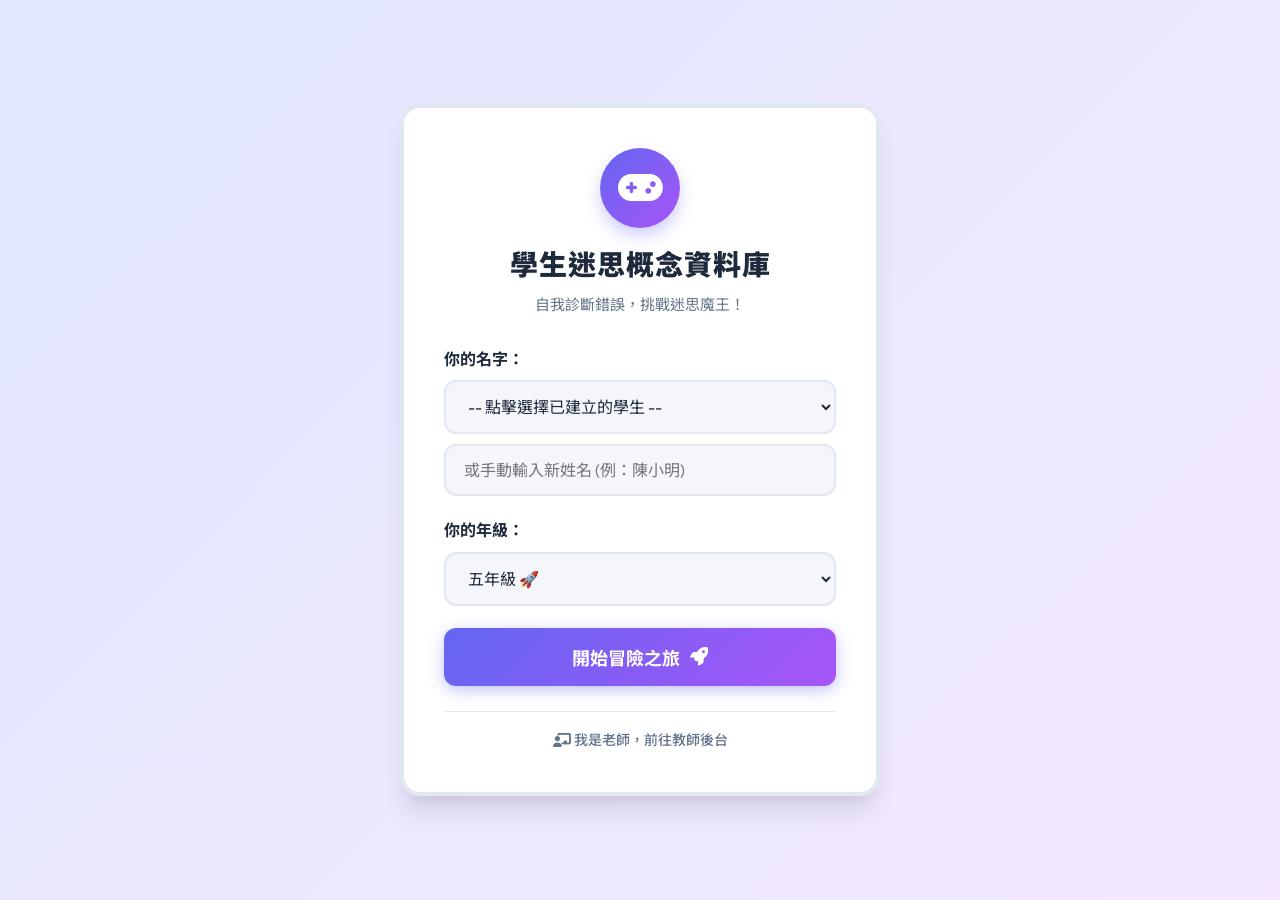
==== commit 49f7dda2: "Fix mobile compatibility by replacing datalist with select dropdown" ====
--- a/student.html
+++ b/student.html
@@ -26,7 +26,10 @@
             
             <div class="form-group">
                 <label for="student-name">你的名字：</label>
-                <input type="text" id="student-name" class="form-control" placeholder="輸入你的姓名 (例：陳小明)" required>
+                <select id="student-name-select" class="form-control" style="margin-bottom: 10px;" onchange="handleStudentSelectChange()">
+                    <option value="">-- 選擇舊紀錄 (載入中...) --</option>
+                </select>
+                <input type="text" id="student-name" class="form-control" placeholder="或手動輸入新姓名 (例：陳小明)" required>
             </div>
             
             <div class="form-group">
@@ -107,10 +110,10 @@
                 <div id="api-warning-banner" class="api-warning-banner" style="display: none;">
                     <div class="warning-icon"><i class="fa-solid fa-triangle-exclamation"></i></div>
                     <div class="warning-text" style="flex-grow: 1;">
-                        <strong>提醒：</strong> 本機尚未設定 Google Gemini API Key。您可以在此貼入金鑰，或切換至免金鑰的本地 AI 引擎：
+                        <strong>提醒：</strong> 本機尚未設定 Groq API Key。您可以在此貼入金鑰，或切換至免金鑰的本地 AI 引擎：
                     </div>
                     <div class="quick-api-input" style="gap: 8px; flex-wrap: wrap;">
-                        <input type="password" id="banner-api-key" placeholder="貼上 Gemini API Key" style="max-width: 180px;">
+                        <input type="password" id="banner-api-key" placeholder="貼上 Groq API Key" style="max-width: 180px;">
                         <button onclick="saveQuickApiKey()">儲存金鑰</button>
                         <button onclick="switchToLocalEngine('local-simulation')" style="background-color: var(--success); color: white;">使用本地模擬 AI (免金鑰)</button>
                         <button onclick="switchToLocalEngine('local-ollama')" style="background-color: var(--secondary); color: white;">使用本地 Ollama</button>
